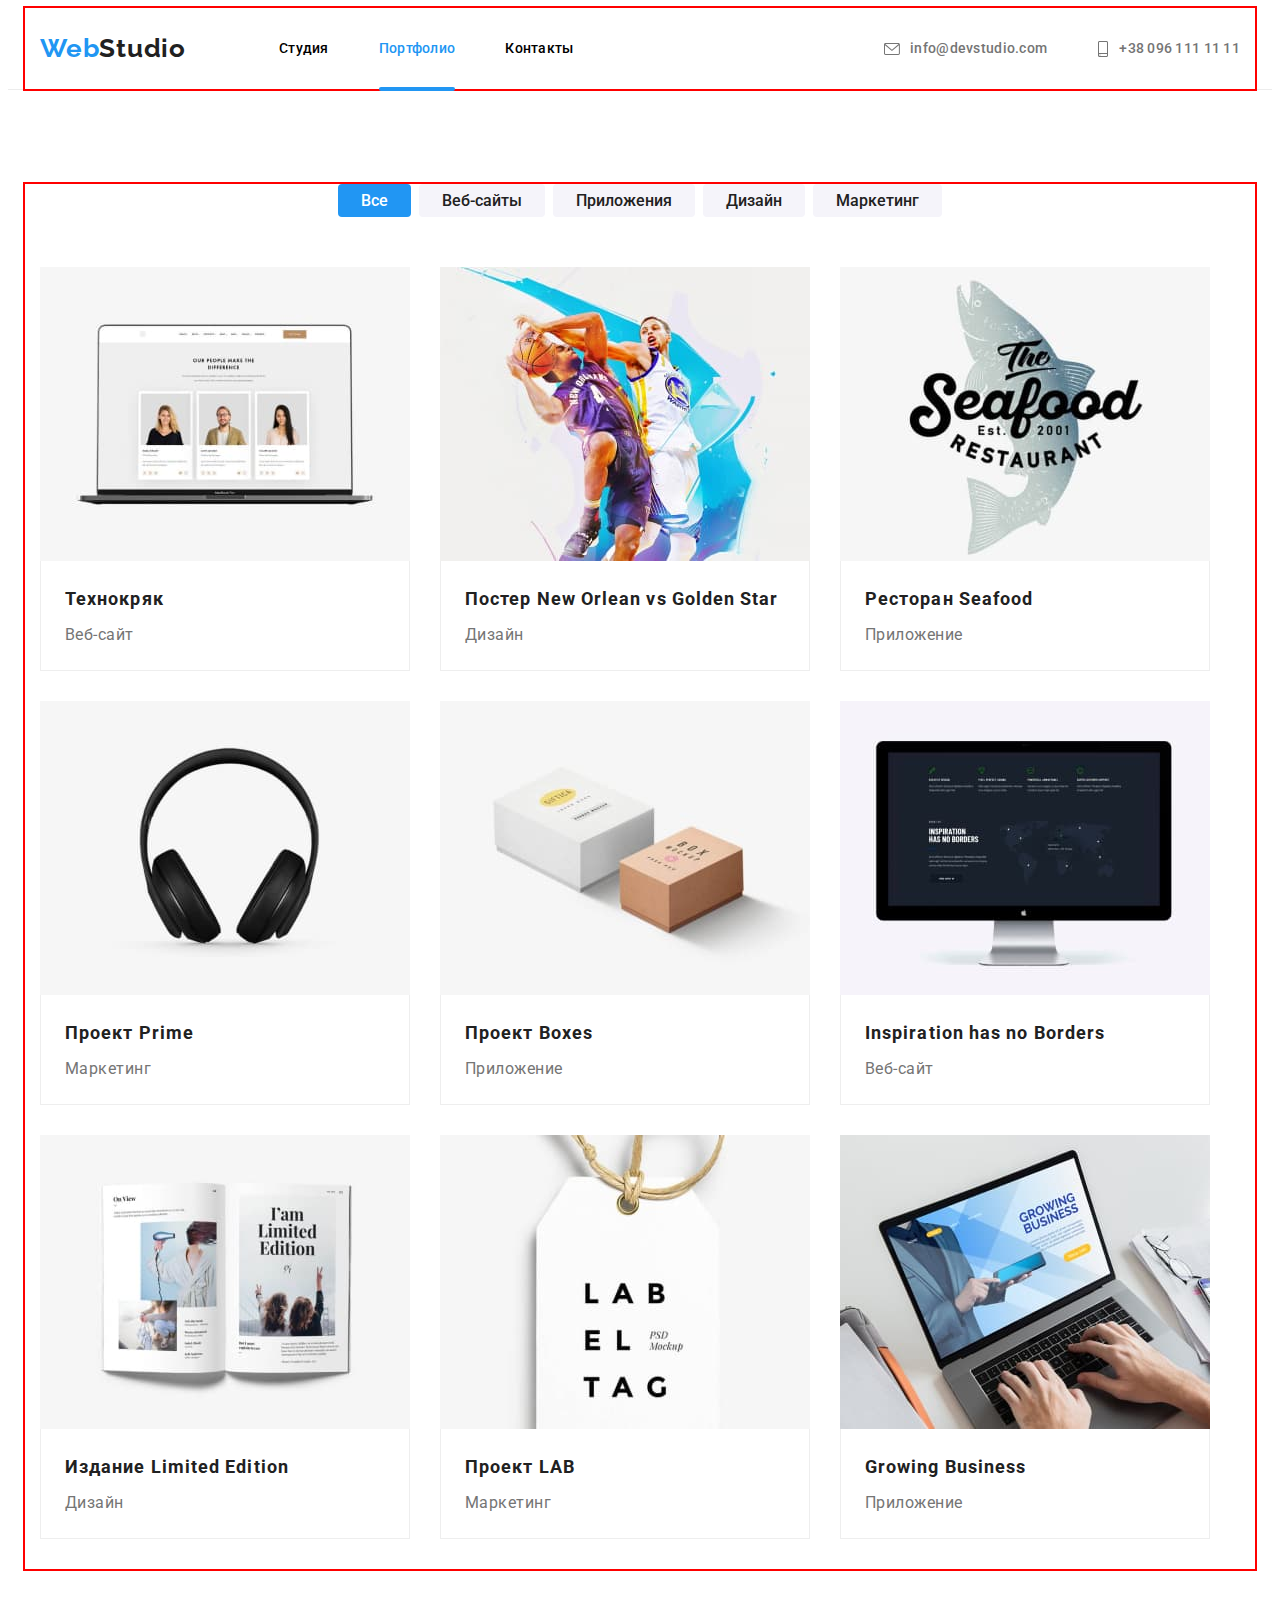
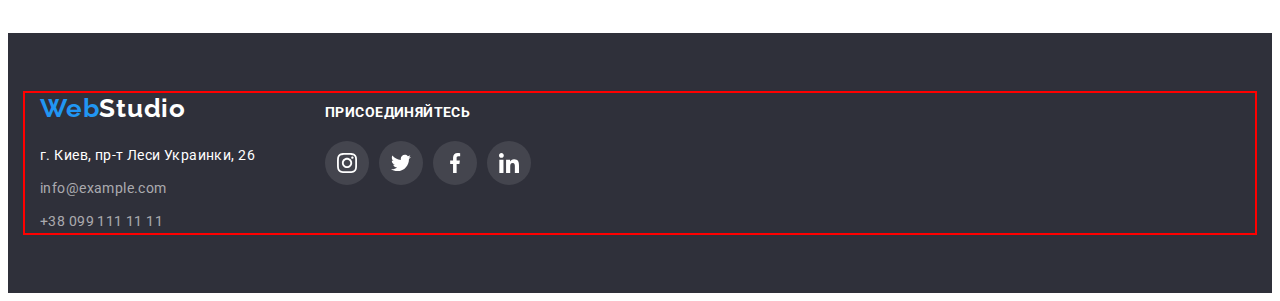
==== portfolio.html @ fb7a74d6 "Создал" ====
<!DOCTYPE html>
<html lang="ru">
  <head>
    <meta charset="UTF-8" />
    <meta http-equiv="X-UA-Compatible" content="IE=edge" />
    <meta name="viewport" content="width=device-width, initial-scale=1.0" />
    <link rel="preconnect" href="https://fonts.googleapis.com" />
    <link rel="preconnect" href="https://fonts.gstatic.com" crossorigin />
    <link
      href="https://fonts.googleapis.com/css2?family=Raleway:wght@700&family=Roboto:wght@400;500;700;900&display=swap"
      rel="stylesheet"
    />
    <link
      rel="stylesheet"
      href="https://cdnjs.cloudflare.com/ajax/libs/modern-normalize/1.1.0/modern-normalize.min.css"
      integrity="sha512-wpPYUAdjBVSE4KJnH1VR1HeZfpl1ub8YT/NKx4PuQ5NmX2tKuGu6U/JRp5y+Y8XG2tV+wKQpNHVUX03MfMFn9Q=="
      crossorigin="anonymous"
      referrerpolicy="no-referrer"
    />
    <link rel="stylesheet" href="./css/style.css" />
    <title>Портфолио</title>
  </head>

  <body>
    <!--  Верхняя линия-->
    <header class="header">
      <div class="container container-header">
        <a class="link-logo" href=""><span lang="en" class="text-web">Web</span>Studio</a>
        <nav class="header-navigator">
          <ul class="header-list-nav">
            <li class="header-item">
              <a class="header-link" href="./index.html">Студия</a>
            </li>
            <li class="header-item">
              <a class="header-link active-page current" href="./portfolio.html">Портфолио</a>
            </li>
            <li class="header-item"><a class="header-link" href="">Контакты</a></li>
          </ul>
        </nav>
        <ul class="header-list-adress">
          <li class="header-item-adress">
            <a class="header-link-mail connection" href="mailto:info@devstudio.com"
              ><svg class="header-link-icon-mail" width="16" height="12">
                <use href="./images/icons.svg/icons.svg#icon-envelope"></use></svg
              >info@devstudio.com</a
            >
          </li>
          <li class="header-item-adress">
            <a class="header-link-tel connection" href="tel:+380961111111"
              ><svg class="header-link-icon-tel" width="12" height="16">
                <use href="./images/icons.svg/icons.svg#icon-smartphone"></use></svg
              >+38 096 111 11 11</a
            >
          </li>
        </ul>
      </div>
    </header>
    <!-- Портфолио -->
    <main>
      <section class="services">
        <div class="container">
          <h1 class="visually-hidden">Услуги</h1>
          <ul class="button-list">
            <li class="button-item">
              <button type="button" class="services-btn second-btn">Все</button>
            </li>
            <li class="button-item">
              <button type="button" class="services-btn">Веб-сайты</button>
            </li>
            <li class="button-item">
              <button type="button" class="services-btn">Приложения</button>
            </li>
            <li class="button-item">
              <button type="button" class="services-btn">Дизайн</button>
            </li>
            <li class="button-item">
              <button type="button" class="services-btn">Маркетинг</button>
            </li>
          </ul>
          <ul class="services-cards">
            <li class="services-cards-item">
              <a href="" class="services-link">
                <div class="services-animation">
                  <img
                    class="services-img"
                    src="./images/crack.jpg"
                    alt="сайт в ноуте"
                    width="370"
                  />
                  <div class="services-bgr">
                    <p class="services-animation-text">
                      Технокряк это современная площадка распространения коронавируса. Компании
                      используют эту платформу для цифрового шпионажа и атак на защищённые сервера
                      конкурентов.
                    </p>
                  </div>
                </div>
                <div class="project-text">
                  <h2 class="services-title">Технокряк</h2>
                  <p class="services-text">Веб-сайт</p>
                </div>
              </a>
            </li>
            <li class="services-cards-item">
              <a href="" class="services-link">
                <div class="services-animation">
                  <img
                    class="services-img"
                    src="./images/basketball.jpg"
                    alt="играют в баскетбол"
                    width="370"
                  />
                  <div class="services-bgr">
                    <p class="services-animation-text">
                      Технокряк это современная площадка распространения коронавируса. Компании
                      используют эту платформу для цифрового шпионажа и атак на защищённые сервера
                      конкурентов.
                    </p>
                  </div>
                </div>
                <div class="project-text">
                  <h2 class="services-title">
                    Постер <span lang="en">New Orlean vs Golden Star</span>
                  </h2>
                  <p class="services-text">Дизайн</p>
                </div>
              </a>
            </li>
            <li class="services-cards-item">
              <a href="" class="services-link">
                <div class="services-animation">
                  <img class="services-img" src="./images/fish.jpg" alt="рыба" width="370" />
                  <div class="services-bgr">
                    <p class="services-animation-text">
                      Технокряк это современная площадка распространения коронавируса. Компании
                      используют эту платформу для цифрового шпионажа и атак на защищённые сервера
                      конкурентов.
                    </p>
                  </div>
                </div>
                <div class="project-text">
                  <h2 class="services-title">Ресторан <span lang="en">Seafood</span></h2>
                  <p class="services-text">Приложение</p>
                </div>
              </a>
            </li>
            <li class="services-cards-item">
              <a href="" class="services-link">
                <div class="services-animation">
                  <img
                    class="services-img"
                    src="./images/headphones.jpg"
                    alt="наушники"
                    width="370"
                  />
                  <div class="services-bgr">
                    <p class="services-animation-text">
                      Технокряк это современная площадка распространения коронавируса. Компании
                      используют эту платформу для цифрового шпионажа и атак на защищённые сервера
                      конкурентов.
                    </p>
                  </div>
                </div>
                <div class="project-text">
                  <h2 class="services-title">Проект <span lang="en">Prime</span></h2>
                  <p class="services-text">Маркетинг</p>
                </div>
              </a>
            </li>
            <li class="services-cards-item">
              <a href="" class="services-link">
                <div class="services-animation">
                  <img class="services-img" src="./images/boxes.jpg" alt="коробки" width="370" />
                  <div class="services-bgr">
                    <p class="services-animation-text">
                      Технокряк это современная площадка распространения коронавируса. Компании
                      используют эту платформу для цифрового шпионажа и атак на защищённые сервера
                      конкурентов.
                    </p>
                  </div>
                </div>
                <div class="project-text">
                  <h2 class="services-title">Проект <span lang="en">Boxes</span></h2>
                  <p class="services-text">Приложение</p>
                </div>
              </a>
            </li>
            <li class="services-cards-item">
              <a href="" class="services-link">
                <div class="services-animation">
                  <img class="services-img" src="./images/monitor.jpg" alt="монитор" width="370" />
                  <div class="services-bgr">
                    <p class="services-animation-text">
                      Технокряк это современная площадка распространения коронавируса. Компании
                      используют эту платформу для цифрового шпионажа и атак на защищённые сервера
                      конкурентов.
                    </p>
                  </div>
                </div>
                <div class="project-text">
                  <h2 class="services-title"><span lang="en">Inspiration has no Borders</span></h2>
                  <p class="services-text">Веб-сайт</p>
                </div>
              </a>
            </li>
            <li class="services-cards-item">
              <a href="" class="services-link">
                <div class="services-animation">
                  <img class="services-img" src="./images/book.jpg" alt="книга" width="370" />
                  <div class="services-bgr">
                    <p class="services-animation-text">
                      Технокряк это современная площадка распространения коронавируса. Компании
                      используют эту платформу для цифрового шпионажа и атак на защищённые сервера
                      конкурентов.
                    </p>
                  </div>
                </div>
                <div class="project-text">
                  <h2 class="services-title">Издание <span lang="en">Limited Edition</span></h2>
                  <p class="services-text">Дизайн</p>
                </div>
              </a>
            </li>
            <li class="services-cards-item">
              <a href="" class="services-link">
                <div class="services-animation">
                  <img class="services-img" src="./images/tag.jpg" alt="бирка" width="370" />
                  <div class="services-bgr">
                    <p class="services-animation-text">
                      Технокряк это современная площадка распространения коронавируса. Компании
                      используют эту платформу для цифрового шпионажа и атак на защищённые сервера
                      конкурентов.
                    </p>
                  </div>
                </div>
                <div class="project-text">
                  <h2 class="services-title">Проект <span lang="en">LAB</span></h2>
                  <p class="services-text">Маркетинг</p>
                </div>
              </a>
            </li>
            <li class="services-cards-item">
              <a href="" class="services-link">
                <div class="services-animation">
                  <img class="services-img" src="./images/notebook.jpg" alt="ноутбук" width="370" />
                  <div class="services-bgr">
                    <p class="services-animation-text">
                      Технокряк это современная площадка распространения коронавируса. Компании
                      используют эту платформу для цифрового шпионажа и атак на защищённые сервера
                      конкурентов.
                    </p>
                  </div>
                </div>
                <div class="project-text">
                  <h2 class="services-title" lang="en">Growing Business</h2>
                  <p class="services-text">Приложение</p>
                </div>
              </a>
            </li>
          </ul>
        </div>
      </section>
    </main>
    <!-- Подвал -->
    <footer class="footer">
      <div class="container footer-container">
        <div class="footer-cont">
          <a class="link-logo" href=""><span lang="en" class="text-web">Web</span>Studio</a>
          <address class="footer-adress">
            <ul class="footer-list">
              <li class="footer-item">
                <a
                  class="footer-item-adress connection"
                  href="https://goo.gl/maps/kTG9XpMzDLZgEVhh7"
                  target="_blank"
                  rel="noopener noreferrer nofollow"
                  >г. Киев, пр-т Леси Украинки, 26</a
                >
              </li>
              <li class="footer-item">
                <a class="footer-link-mail connection" href="mailto:info@example.com"
                  >info@example.com</a
                >
              </li>
              <li class="footer-item">
                <a class="footer-link-tel connection" href="tel:+380991111111">+38 099 111 11 11</a>
              </li>
            </ul>
          </address>
        </div>
        <div class="footer-social cont">
          <p class="footer-text">присоединяйтесь</p>
          <ul class="footer-social-list">
            <li class="footer-social-item">
              <a class="footer-social-link" href="https://www.instagram.com/"
                ><svg class="footer-icon">
                  <use href="./images/icons.svg/icons.svg#icon-instagram-21"></use></svg
              ></a>
            </li>
            <li class="footer-social-item">
              <a class="footer-social-link" href="https://twitter.com/"
                ><svg class="footer-icon">
                  <use href="./images/icons.svg/icons.svg#icon-twitter-111"></use></svg
              ></a>
            </li>
            <li class="footer-social-item">
              <a class="footer-social-link" href="https://www.facebook.com/"
                ><svg class="footer-icon">
                  <use href="./images/icons.svg/icons.svg#icon-facebook-11"></use></svg
              ></a>
            </li>
            <li class="footer-social-item">
              <a class="footer-social-link" href="https://www.linkedin.com/"
                ><svg class="footer-icon">
                  <use href="./images/icons.svg/icons.svg#icon-linkedin-11"></use></svg
              ></a>
            </li>
          </ul>
        </div>
      </div>
    </footer>
  </body>
</html>
---- css/style.css ----
:root {
  --brand-blue: #2196f3;
  --brand-black: #212121;
  --brand-white: #ffffff;
  --brand-fon: #2f303a;
  --brand-grey: #757575;
  --brand-black-studio: #000000;
  --brand-background: #e5e5e5;
  --brand-background-team: #f5f4fa;
  --brand-link-icon: #afb1b8;
  --brand-blue-btn: #188ce8;
  --brand-border: #eeeeee;
  --brand-translate: 250ms cubic-bezier(0.4, 0, 0.2, 1);
}
p,
h1,
h2,
h3,
h4,
h5,
h6 {
  margin: 0 auto;
}
ul {
  list-style: none;
  margin: 0;
  padding: 0;
}
button {
  cursor: pointer;
}
img {
  display: block;
  max-width: 100%;
  height: auto;
}
a {
  text-decoration: none;
}
body {
  color: var(--brand-black);
  font-family: 'Roboto', sans-serif;
  font-size: 14px;
  color: #757575;
}
.container {
  width: 1200px;
  padding-left: 15px;
  padding-right: 15px;
  margin-left: auto;
  margin-right: auto;
  outline: 2px solid red;
}
.visually-hidden {
  position: absolute;
  white-space: nowrap;
  width: 1px;
  height: 1px;
  overflow: hidden;
  border: 0;
  padding: 0;
  clip: rect(0 0 0 0);
  clip-path: inset(50%);
  margin: -1px;
}
/*-------header--------*/
.header {
  background-color: var(--brand-white);
  border-bottom: 1px solid #ececec;
}
.container-header {
  display: flex;
  align-items: center;
}
.link-logo {
  text-decoration: none;
  color: var(--brand-black);
  font-family: Raleway;
  font-weight: 700;
  font-size: 26px;
  line-height: 1.2;
  letter-spacing: 0.03em;
}
.header .link-logo {
  display: inline-block;
  padding-top: 25px;
  padding-bottom: 25px;
}
.header-list-nav,
.header-list-adress {
  font-weight: 500;
  font-size: 14px;
  line-height: 1.14;
  letter-spacing: 0.02em;
  color: var(--brand-black);
}
.header-navigator {
  margin-left: 93px;
}
.header-list-nav {
  display: flex;
}
.header-list-adress {
  display: flex;
  margin-left: auto;
}
.header-item:not(:last-child) {
  margin-right: 50px;
}
.header-link {
  display: block;
  padding-top: 32px;
  padding-bottom: 32px;
  color: var(--brand-black-studio);
  transition: color 250ms cubic-bezier(0.4, 0, 0.2, 1);
}
.current {
  position: relative;
}
.current::after {
  content: '';
  position: absolute;
  width: 100%;
  height: 4px;
  left: 0;
  bottom: -2px;
  border-radius: 2px;
  background-color: var(--brand-blue);
  display: block;
}
.text-web,
.link-logo:hover,
.link-logo:focus,
.link-logo:active,
.header-link:hover,
.header-link:focus,
.connection:hover,
.connection:focus,
.aclive-page,
.header-link-mail:hover,
.header-link-icon-tel:hover,
.connection:hover,
.connection:focus,
.active-page {
  color: var(--brand-blue);
}
.header-item-adress + .header-item-adress {
  margin-left: 50px;
}
.header-link-mail,
.header-link-tel {
  display: flex;
  padding-top: 32px;
  padding-bottom: 32px;
  color: var(--brand-grey);
  align-items: center;
}
.header-link-icon-mail,
.header-link-icon-tel {
  margin-right: 10px;
  fill: currentColor;
}
.connection {
  transition: color 250ms cubic-bezier(0.4, 0, 0.2, 1);
}
.connection:hover,
.connection:focus {
  color: var(--brand-blue);
}
/*-------Шапка--------*/
.hero {
  background-color: var(--brand-fon);
  text-align: center;
  margin: 0 auto;
  padding-top: 200px;
  padding-bottom: 200px;
}
.hero-background {
  background-image: linear-gradient(to right, rgba(47, 48, 58, 0.4), rgba(47, 48, 58, 0.4)),
    url('../images/background/img-hero.png');
  width: 1600px;
  min-height: 600px;
  margin-left: auto;
  margin-right: auto;
  background-repeat: no-repeat;
  background-size: cover;
  background-position: center;
}
.hero-title {
  font-weight: 900;
  font-size: 44px;
  line-height: 1.4;
  text-align: center;
  letter-spacing: 0.06em;
  text-transform: uppercase;
  color: var(--brand-white);
  margin-bottom: 30px;
}
.hero-btn {
  background-color: var(--brand-blue);
  font-weight: 700;
  font-size: 16px;
  line-height: 1.87;
  cursor: pointer;
  font-family: inherit;
  box-shadow: 0px 4px 4px rgba(0, 0, 0, 0.15);
  border-radius: 4px;
  color: var(--brand-white);
  min-width: 200px;
  border: 1px solid transparent;
  padding: 10px 32px;
  transition: background-color 250ms cubic-bezier(0.4, 0, 0.2, 1);
}
.hero-btn:hover,
.hero-btn:focus {
  background-color: var(--brand-blue-btn);
}
.hero-btn:active {
  color: var(--brand-blue-btn);
}
/*-------Модал--------*/
.backdrop {
  position: fixed;
  top: 0;
  left: 0;
  width: 100%;
  height: 100%;
  background: rgba(0, 0, 0, 0.2);
  opacity: 1;
  transition: opacity 250ms cubic-bezier(0.4, 0, 0.2, 1);
}
.backdrop.is-hidden {
  opacity: 0;
  pointer-events: none;
}
.backdrop.is-hidden .modal {
  transform: translate(-50%, -50%) scale(1.7);
}
.modal {
  position: absolute;
  min-width: 528px;
  min-height: 581px;
  padding: 15px;
  top: 50%;
  left: 50%;
  background: var(--brand-white);
  box-shadow: 0px 1px 3px rgba(0, 0, 0, 0.12), 0px 1px 1px rgba(0, 0, 0, 0.14),
    0px 2px 1px rgba(0, 0, 0, 0.2);
  border-radius: 4px;
  transform: translate(-50%, -50%) scale(0.9);
  transition: transform 250ms cubic-bezier(0.4, 0, 0.2, 1);
}
.modal-close {
  position: absolute;
  top: 8px;
  right: 8px;
}
.modal-button {
  top: 8px;
  right: 8px;
  width: 30px;
  height: 30px;
  border-radius: 50%;
  background: var(--brand-white);
  border: 1px solid rgba(0, 0, 0, 0.1);
  background-color: var(--brand-white);
  display: flex;
  justify-content: center;
  align-items: center;
  cursor: pointer;
  transition: fill 250ms cubic-bezier(0.4, 0, 0.2, 1);
}
.modal-button:hover,
.modal-button:focus {
  fill: var(--brand-blue);
}
/*-------Особенности--------*/
.special {
  display: flex;
  padding-top: 94px;
  padding-bottom: 94px;
}
.title {
  font-weight: 700;
  text-align: center;
  font-size: 36px;
  line-height: 1.6;
  letter-spacing: 0.03em;
  color: var(--brand-black);
}
.special-list {
  display: flex;
  justify-content: space-between;
  margin-right: -30px;
}
.special-item {
  width: 270px;
  margin-right: 30px;
}
.special-feature {
  font-weight: 700;
  font-size: 14px;
  line-height: 16px;
  letter-spacing: 0.03em;
  text-transform: uppercase;
  color: var(--brand-black);
  margin-bottom: 10px;
}
.special-text {
  font-size: 14px;
  line-height: 1.7;
  letter-spacing: 0.03em;
  color: var(--brand-grey);
}
.special-container-icon {
  width: 270px;
  height: 120px;
  background-color: var(--brand-background-team);
  display: flex;
  justify-content: center;
  align-items: center;
  border-radius: 4px;
  margin-bottom: 30px;
}
.special-icon {
  width: 70px;
  height: 70px;
}
/*-------Чем мы занимаемся--------*/
.about-section {
  display: flex;
  padding-bottom: 94px;
}
.about-title {
  margin-bottom: 50px;
}
.about-list {
  display: flex;
  margin-right: -30px;
}
.about-item {
  margin-right: 30px;
}
.about-thumb {
  position: relative;
}
.about-thumb-text {
  position: absolute;
  bottom: 0;
  left: 0;
  width: 100%;
  height: 70px;
  display: flex;
  justify-content: center;
  align-items: center;
  background-color: #000000;
  background: rgba(47, 48, 58, 0.8);
}
.about-title-description {
  font-style: normal;
  font-weight: 700;
  font-size: 14px;
  line-height: 1.14;
  letter-spacing: 0.03em;
  text-transform: uppercase;
  color: var(--brand-white);
}
/*-------Наша команда--------*/
.team {
  background-color: var(--brand-background-team);
  padding-top: 94px;
  padding-bottom: 94px;
}
.team-title {
  margin-bottom: 50px;
}
.team-list {
  display: flex;
  margin-right: -30px;
}
.team-item {
  margin-right: 30px;
  box-shadow: 0px 1px 3px rgba(0, 0, 0, 0.12), 0px 1px 1px rgba(0, 0, 0, 0.14),
    0px 2px 1px rgba(0, 0, 0, 0.2);
  border-radius: 0px 0px 4px 4px;
  background: #ffffff;
}
.team-text {
  text-align: center;
  padding: 30px 32px 30px 32px;
}
.team-title-people {
  font-weight: 500;
  font-size: 16px;
  line-height: 1.2;
  letter-spacing: 0.03em;
  color: var(--brand-black);
  margin-bottom: 10px;
}
.team-class {
  font-size: 16px;
  line-height: 1.2;
  letter-spacing: 0.03em;
  color: var(--brand-grey);
  margin-bottom: 16px;
}
.team-socials-item + .team-socials-item {
  margin-left: 10px;
}
.team-socials-list {
  display: flex;
  justify-content: center;
}
.team-socials-link {
  width: 44px;
  height: 44px;
  justify-content: center;
  align-items: center;
  cursor: pointer;
  display: flex;
  border-radius: 50%;
  transition: background-color 250ms cubic-bezier(0.4, 0, 0.2, 1);
}
.team-socials-icon {
  width: 20px;
  height: 20px;
  fill: var(--brand-link-icon);
  transition: fill 250ms cubic-bezier(0.4, 0, 0.2, 1);
}
.team-socials-link:hover,
.team-socials-link:focus {
  background-color: var(--brand-blue);
  fill: var(--brand-white);
}
.team-socials-link:hover .team-socials-icon,
.team-socials-link:focus .team-socials-icon {
  fill: var(--brand-white);
}
/*-------Постоянные клиенты--------*/
.client {
  padding-top: 94px;
  padding-bottom: 94px;
}
.client-title {
  margin-bottom: 50px;
}
.client-list {
  display: flex;
  margin-left: -30px;
}
.client-item {
  margin-left: 30px;
  width: 170px;
  height: 92px;
  cursor: pointer;
}
.client-link {
  width: 170px;
  height: 92px;
  border: 1px solid var(--brand-link-icon);
  border-radius: 4px;
  display: flex;
  justify-content: center;
  align-items: center;
  fill: var(--brand-link-icon);
  transition: border-color 250ms cubic-bezier(0.4, 0, 0.2, 1);
}
.client-link:hover,
.client-link:focus {
  border: 1px solid var(--brand-blue);
  fill: var(--brand-blue);
}
.client-item-icon {
  width: 106px;
  height: 60px;
  transition: fill 250ms cubic-bezier(0.4, 0, 0.2, 1);
}
/*-------footer--------*/
.footer {
  background-color: var(--brand-fon);
  padding-top: 60px;
  padding-bottom: 60px;
}
.footer .link-logo {
  display: block;
  margin-bottom: 0;
  margin-left: auto;
  color: var(--brand-white);
}
.link-logo {
  transition: color 250ms cubic-bezier(0.4, 0, 0.2, 1);
}
.footer .link-logo {
  margin-bottom: 20px;
}
.link-logo:hover,
.link-logo:focus,
.link-logo:active {
  color: var(--brand-blue);
}
.footer-adress {
  color: var(--brand-white);
  cursor: pointer;
}
.footer-item-adress {
  font-size: 14px;
  font-style: normal;
  line-height: 1.71;
  letter-spacing: 0.03em;
  color: var(--brand-white);
  margin-bottom: 9px;
}
.footer-item {
  font-style: normal;
}
.footer-item:not(:last-child) {
  margin-bottom: 9px;
}
.footer-link-tel,
.footer-link-mail {
  color: rgba(255, 255, 255, 0.6);
  font-size: 14px;
  line-height: 1.7;
  letter-spacing: 0.03em;
}
.footer-container {
  display: flex;
  align-items: baseline;
}
.footer-social {
  margin-left: 70px;
}
.footer-social-list {
  display: flex;
}
.footer-social-item {
  cursor: pointer;
}
.footer-social-item + .footer-social-item {
  margin-left: 10px;
}
.footer-text {
  font-weight: 700;
  font-size: 14px;
  line-height: 1.14;
  letter-spacing: 0.03em;
  text-transform: uppercase;
  color: var(--brand-white);
  margin-bottom: 20px;
}
.footer-social-link {
  display: flex;
  justify-content: center;
  width: 44px;
  height: 44px;
  fill: currentColor;
  background-color: rgba(255, 255, 255, 0.1);
  border-radius: 50%;
  align-items: center;
  color: var(--brand-white);
  transition: background-color 250ms cubic-bezier(0.4, 0, 0.2, 1);
}
.footer-social-link:hover,
.footer-social-link:focus {
  background-color: var(--brand-blue);
}
.footer-icon {
  width: 20px;
  height: 20px;
}
/* Портфолио */
.services {
  padding-top: 94px;
  padding-bottom: 94px;
}
.button-list {
  display: flex;
  justify-content: center;
  font-weight: 500;
  font-size: 16px;
  line-height: 1.6;
  letter-spacing: 0.03em;
  margin-bottom: 50px;
}
.button-item:not(:last-child) {
  margin-right: 8px;
}
.services-btn {
  font-family: Roboto;
  font-weight: 500;
  background-color: var(--brand-background-team);
  cursor: pointer;
  color: var(--brand-black);
  border-radius: 4px;
  font-size: inherit;
  border: 1px solid transparent;
  padding: 4px 22px;
  transition: background-color 250ms cubic-bezier(0.4, 0, 0.2, 1),
    color 250ms cubic-bezier(0.4, 0, 0.2, 1);
}
.services-btn:hover,
.services-btn:focus {
  color: var(--brand-white);
  background-color: var(--brand-blue);
  box-shadow: 0px 3px 1px rgba(0, 0, 0, 0.1), 0px 1px 2px rgba(0, 0, 0, 0.08),
    0px 2px 2px rgba(0, 0, 0, 0.12);
}
.services-btn:active {
  color: var(--brand-white);
}
.services-btn {
  padding: 6px 22px;
}
.services-cards {
  display: flex;
  flex-wrap: wrap;
  margin-right: -30px;
  margin-bottom: -30px;
}
.services-cards-item {
  margin-right: 30px;
  margin-bottom: 30px;
  cursor: pointer;
}
.services-title {
  font-weight: 700;
  font-size: 18px;
  line-height: 2;
  letter-spacing: 0.06em;
  color: var(--brand-black);
  margin-bottom: 4px;
}
.services-text {
  font-size: 16px;
  line-height: 1.8;
  letter-spacing: 0.03em;
  color: var(--brand-grey);
}
.project-text {
  border: 1px solid #eeeeee;
  padding: 20px 24px;
  border-top: 0;
}
.second-btn {
  background-color: var(--brand-blue);
  color: var(--brand-white);
}
.services-cards-item:hover {
  box-shadow: 0px 1px 1px rgba(0, 0, 0, 0.12), 0px 4px 4px rgba(0, 0, 0, 0.06),
    1px 4px 6px rgba(0, 0, 0, 0.16);
}
.services-link {
  display: block;
  transition: transform 250ms cubic-bezier(0.4, 0, 0.2, 1);
}
.services-link:hover,
.services-link:focus {
  box-shadow: 0px 1px 1px rgba(0, 0, 0, 0.12), 0px 4px 4px rgba(0, 0, 0, 0.06),
    1px 4px 6px rgba(0, 0, 0, 0.16);
}
/* animations */
.services-animation {
  position: relative;
  overflow: hidden;
}
.services-bgr {
  position: absolute;
  top: 0;
  left: 0;
  width: 100%;
  height: 100%;
  background-color: rgba(33, 150, 243, 0.9);
  transform: translateY(101%);
  transition: transform 250ms cubic-bezier(0.4, 0, 0.2, 1),
    box-shadow 250ms cubic-bezier(0.4, 0, 0.2, 1);
}
.services-link:hover .services-bgr,
.services-link:focus .services-bgr {
  transform: translate(0);
  transform: 250ms cubic-bezier(0.4, 0, 0.2, 1), box-shadow 250ms cubic-bezier(0.4, 0, 0.2, 1);
}
.services-animation-text {
  font-weight: 400;
  font-size: 18px;
  line-height: 1.56;
  letter-spacing: 0.03em;
  color: var(--brand-white);
  width: 322px;
  height: 168px;
  padding-top: 64px;
  padding-bottom: 64px;
}
/* Style */
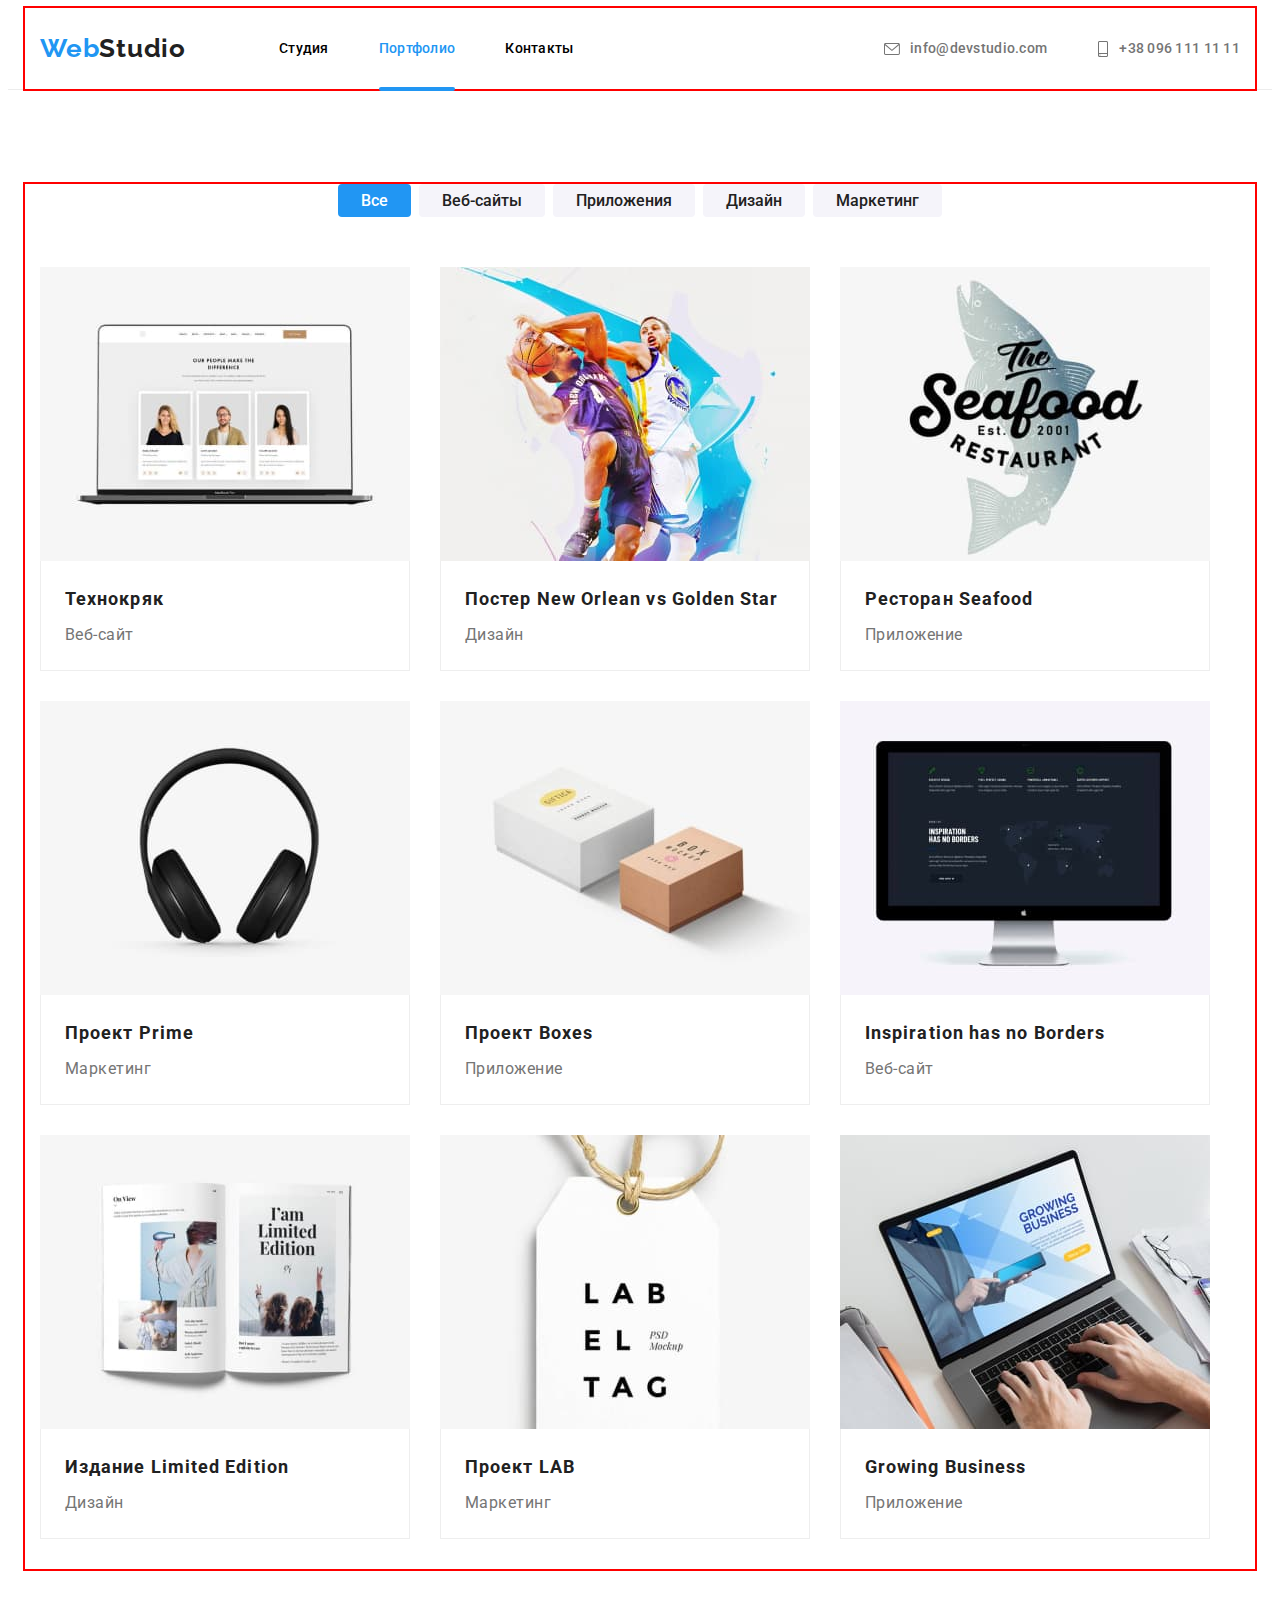
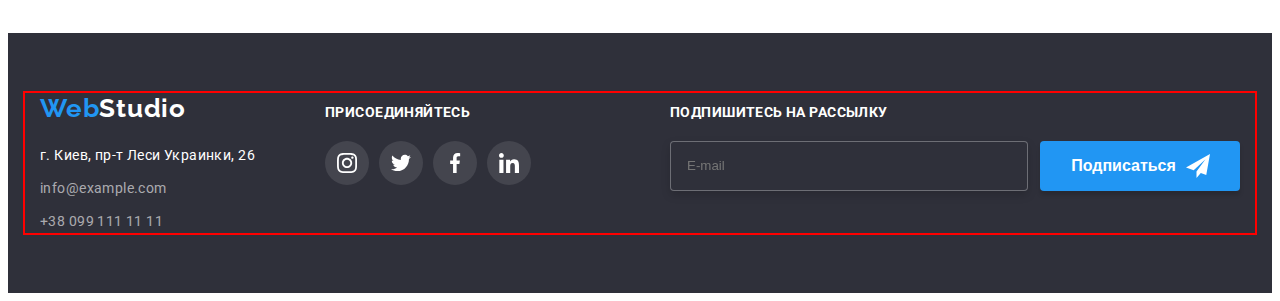
==== commit 0bcd86c3: "Нужна проверка" ====
--- a/portfolio.html
+++ b/portfolio.html
@@ -317,6 +317,29 @@
             </li>
           </ul>
         </div>
+        <div class="footer-input">
+          <form class="footer-form">
+            <p class="footer-text">Подпишитесь на рассылку</p>
+            <div class="footer-subscribe cont">
+              <input
+                class="footer-input-mail"
+                type="email"
+                name="email"
+                id="email"
+                placeholder="E-mail"
+              />
+              <label for="email"></label>
+              <button type="submit" class="footer-btn">
+                <svg class="footer-svg" width="24" height="24">
+                  <use
+                    class="footer-svg-icon"
+                    href="./images/icons.svg/icons.svg#icon-icon-send1"
+                  ></use></svg
+                >Подписаться
+              </button>
+            </div>
+          </form>
+        </div>
       </div>
     </footer>
   </body>
--- a/css/style.css
+++ b/css/style.css
@@ -250,12 +250,8 @@
   transform: translate(-50%, -50%) scale(0.9);
   transition: transform 250ms cubic-bezier(0.4, 0, 0.2, 1);
 }
-.modal-close {
+.modal-button {
   position: absolute;
-  top: 8px;
-  right: 8px;
-}
-.modal-button {
   top: 8px;
   right: 8px;
   width: 30px;
@@ -274,6 +270,153 @@
 .modal-button:focus {
   fill: var(--brand-blue);
 }
+/*/////////// form-modal/////////// */
+.form {
+  display: flex;
+  justify-content: center;
+  flex-direction: column;
+  color: #000000;
+}
+.label {
+  position: relative;
+  margin-bottom: 10px;
+  display: flex;
+  flex-direction: column-reverse;
+  font-size: 12px;
+  line-height: 1.16;
+  letter-spacing: 0.01em;
+  width: 448px;
+}
+
+.label-comment {
+  margin-bottom: 20px;
+}
+
+.form-title-text {
+  font-family: Roboto;
+  font-style: normal;
+  font-weight: 700;
+  text-align: center;
+  width: 448px;
+  font-size: 20px;
+  line-height: 1.15;
+  text-align: center;
+  letter-spacing: 0.03em;
+  margin-bottom: 12px;
+}
+.input {
+  height: 40px;
+  width: 100%;
+  border-radius: 4px;
+  padding-left: 40px;
+  border: none;
+  outline: 1px solid rgba(33, 33, 33, 0.2);
+  transition: outline 250ms cubic-bezier(0.4, 0, 0.2, 1);
+}
+.form-icon {
+  transition: fill 250ms cubic-bezier(0.4, 0, 0.2, 1);
+}
+.input:focus {
+  outline: 1px solid var(--brand-blue);
+  fill: var(--brand-blue);
+}
+.label:focus-within .form-icon {
+  fill: var(--brand-blue);
+}
+
+.form-text {
+  text-align: initial;
+  margin-bottom: 4px;
+  color: var(--brand-grey);
+}
+
+.form-comment {
+  width: 100%;
+  height: 120px;
+  resize: none;
+  border: none;
+  outline: 1px solid rgba(33, 33, 33, 0.2);
+  border-radius: 4px;
+  padding: 11px 15px;
+  transition: outline 250ms cubic-bezier(0.4, 0, 0.2, 1);
+}
+.form-comment:focus {
+  outline: 1px solid var(--brand-blue);
+}
+.label-checkbox {
+  display: flex;
+  justify-content: center;
+  align-items: center;
+
+  margin-bottom: 30px;
+
+  transition: background-color 2500ms cubic-bezier(0.4, 0, 0.2, 1);
+}
+.checkbox-input:focus + .checkbox-icon {
+  outline: 1px solid #188ce8;
+}
+.checkbox-text {
+  font-weight: 500;
+  font-size: 14px;
+  line-height: 1.71;
+  letter-spacing: 0.03em;
+  color: var(--brand-grey);
+  margin-left: 8.38px;
+}
+.checkbox-text-decoration {
+  text-decoration: underline;
+  color: var(--brand-blue);
+  transition: color 250ms cubic-bezier(0.4, 0, 0.2, 1);
+}
+.checkbox-text-decoration:hover,
+.checkbox-text-decoration:focus {
+  color: var(--brand-btn);
+}
+.checkbox-icon {
+  background-color: var(--brand-white);
+  border: 2px solid var(--brand-black);
+  border-radius: 4px;
+  cursor: pointer;
+}
+.checkbox-input {
+  position: absolute;
+  width: 1px;
+  height: 1px;
+  margin: -1px;
+  border: 0;
+  padding: 0;
+  clip: rect(0 0 0 0);
+  overflow: hidden;
+}
+.checkbox-input:checked + .checkbox-icon {
+  background-color: var(--brand-blue);
+  border-color: transparent;
+}
+.form-btn {
+  width: 200px;
+  height: 50px;
+  margin: 0 auto;
+  font-weight: 700;
+  font-size: 16px;
+  line-height: 1.87;
+  letter-spacing: 0.06em;
+  color: var(--brand-white);
+  background: var(--brand-blue);
+  box-shadow: 0px 4px 4px rgba(0, 0, 0, 0.15);
+  border-radius: 4px;
+  border: 1px solid transparent;
+  cursor: pointer;
+  transition: background-color 250ms cubic-bezier(0.4, 0, 0.2, 1);
+}
+.form-btn:hover,
+.form-btn:focus {
+  background-color: var(--brand-blue-btn);
+}
+.form-icon {
+  position: absolute;
+  top: 50%;
+  margin-left: 12px;
+}
 /*-------Особенности--------*/
 .special {
   display: flex;
@@ -567,6 +710,56 @@
 .footer-icon {
   width: 20px;
   height: 20px;
+}
+.footer-input {
+  margin-left: auto;
+}
+.footer-btn {
+  min-width: 200px;
+  height: 50px;
+  padding: 10px 28px 10px 29px;
+  cursor: pointer;
+  margin-left: 12px;
+
+  display: flex;
+  flex-direction: row-reverse;
+  justify-content: center;
+  align-items: center;
+
+  font-weight: 700;
+  font-size: 16px;
+  line-height: 1.87;
+  background: var(--brand-blue);
+  box-shadow: 0px 4px 4px rgba(0, 0, 0, 0.15);
+  border-radius: 4px;
+  color: var(--brand-white);
+  border: 1px solid transparent;
+
+  transition: background-color 250ms cubic-bezier(0.4, 0, 0.2, 1);
+}
+.footer-btn:hover,
+.footer-btn:focus {
+  background-color: var(--brand-blue-btn);
+}
+.footer-input-mail {
+  min-width: 358px;
+  height: 50px;
+  border: 1px solid rgba(255, 255, 255, 0.3);
+  box-sizing: border-box;
+  filter: drop-shadow(0px 4px 4px rgba(0, 0, 0, 0.15));
+  border-radius: 4px;
+  background: #2f303a;
+  padding-top: 15px;
+  padding-bottom: 15px;
+  padding-left: 16px;
+  color: var(--brand-white);
+}
+.footer-svg {
+  fill: currentColor;
+  margin-left: 10px;
+}
+.footer-subscribe {
+  display: flex;
 }
 /* Портфолио */
 .services {
